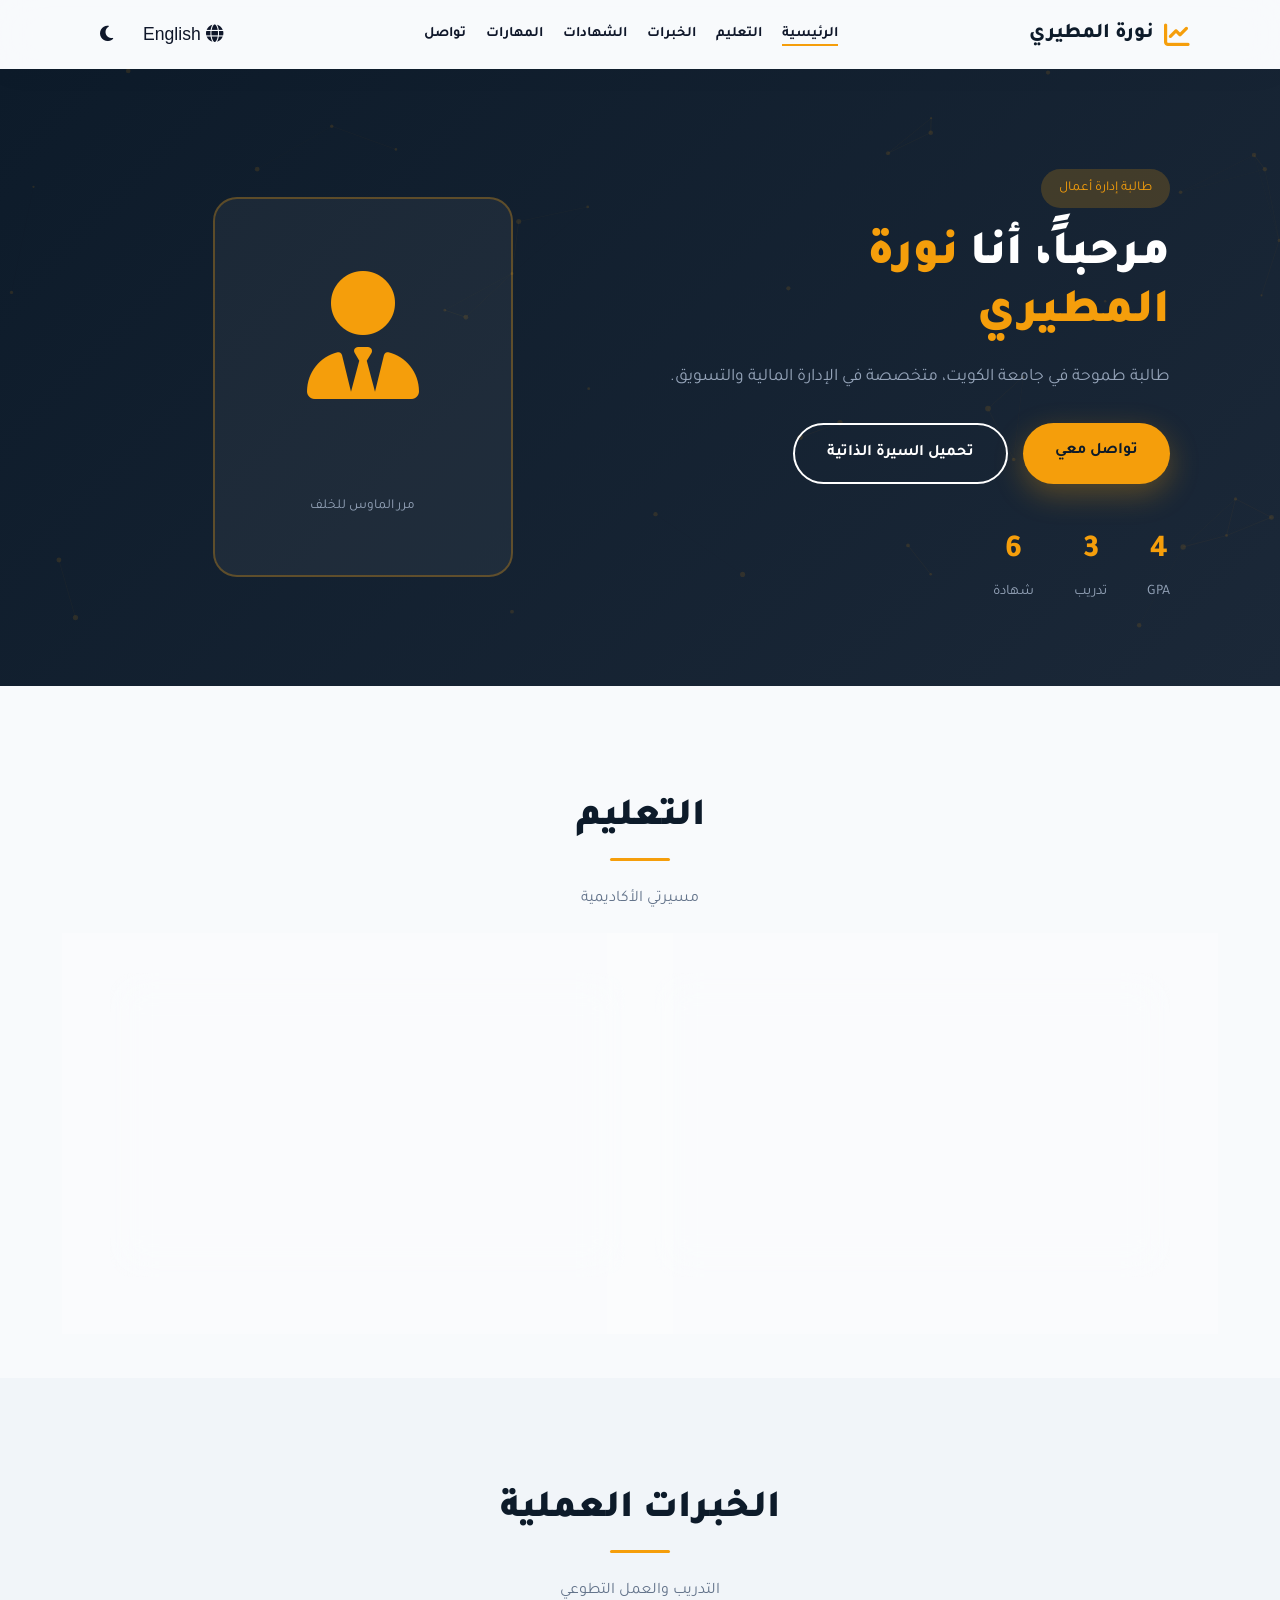
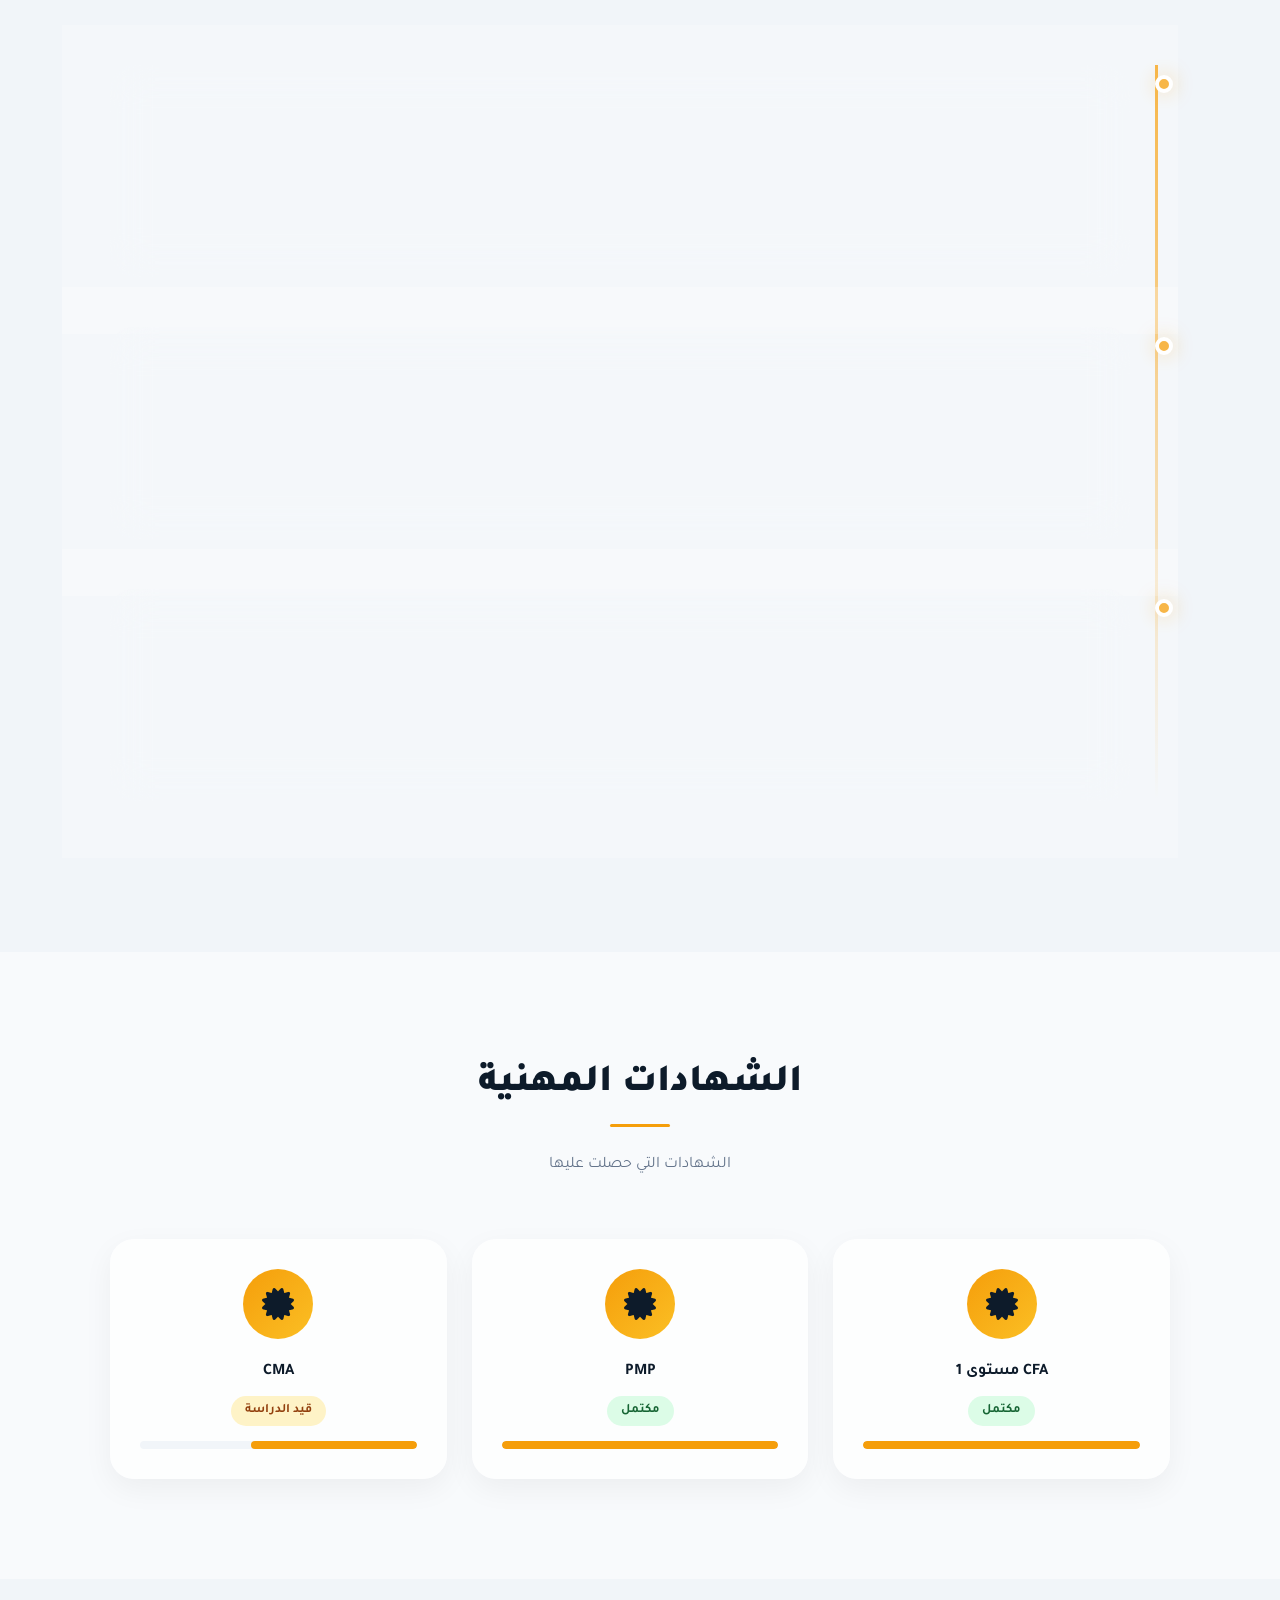
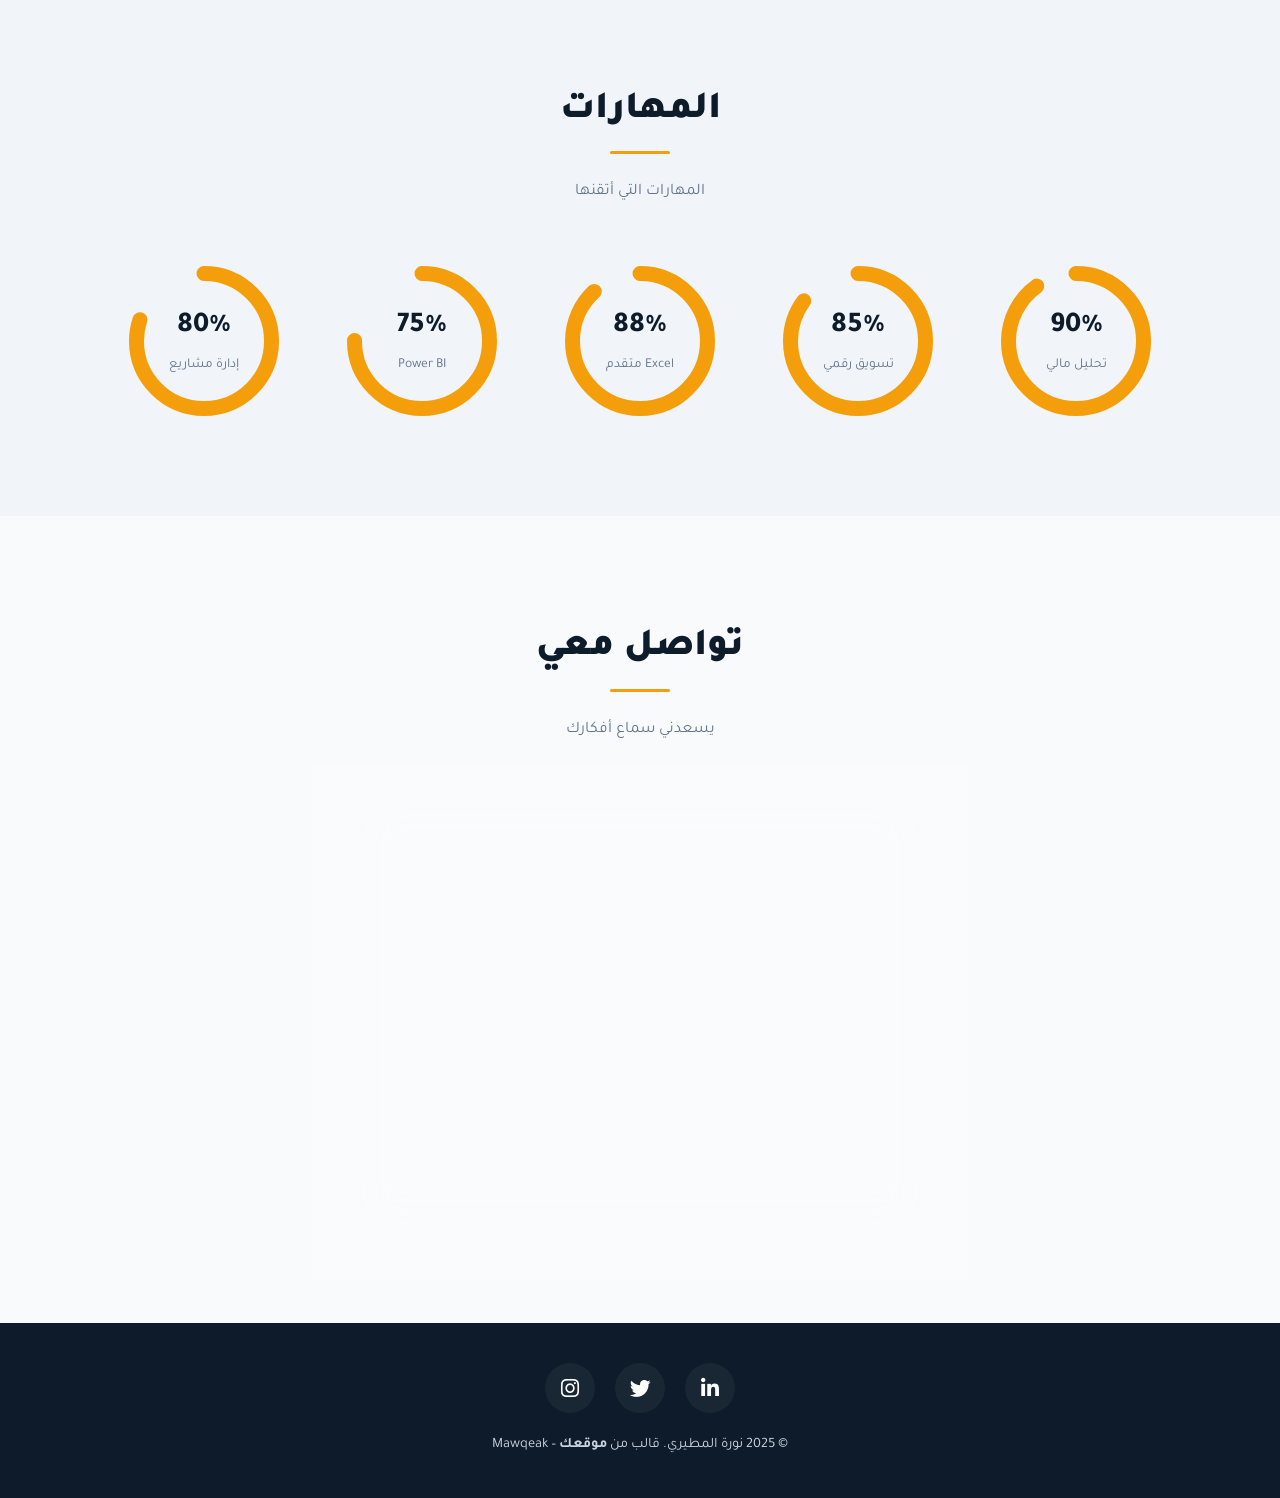
==== Business CV/index.html @ 702cb4ed "Add files via upload" ====
<!DOCTYPE html>
<html lang="ar" dir="rtl">
<head>
    <meta charset="UTF-8">
    <meta name="viewport" content="width=device-width, initial-scale=1.0">
    <title data-i18n="page_title">نورة المطيري | Business Administration</title>
    <link rel="icon" type="image/svg+xml" href="data:image/svg+xml,%3Csvg xmlns='http://www.w3.org/2000/svg' viewBox='0 0 100 100'%3E%3Crect width='100' height='100' rx='20' fill='%230d1b2a'/%3E%3Ctext x='50' y='65' text-anchor='middle' fill='%23f59e0b' font-size='40' font-weight='bold'%3EB%3C/text%3E%3C/svg%3E">
    <link href="https://fonts.googleapis.com/css2?family=Tajawal:wght@300;400;500;700;800;900&family=Poppins:wght@300;400;500;600;700&display=swap" rel="stylesheet">
    <link rel="stylesheet" href="https://cdnjs.cloudflare.com/ajax/libs/font-awesome/6.5.0/css/all.min.css">
    <link href="https://unpkg.com/aos@2.3.1/dist/aos.css" rel="stylesheet">
    <link rel="stylesheet" href="css/style.css">
    <link rel="stylesheet" href="css/dark-mode.css" id="dark-mode-css" disabled>
</head>
<body>
    <!-- HEADER -->
    <header class="header" id="header">
        <div class="container header-container">
            <a href="#home" class="logo">
                <i class="fas fa-chart-line"></i>
                <span data-i18n="brand_name">نورة المطيري</span>
            </a>
            <nav class="nav-menu" id="navMenu">
                <ul class="nav-list">
                    <li><a href="#home" class="active" data-i18n="nav_home">الرئيسية</a></li>
                    <li><a href="#education" data-i18n="nav_edu">التعليم</a></li>
                    <li><a href="#experience" data-i18n="nav_exp">الخبرات</a></li>
                    <li><a href="#certificates" data-i18n="nav_cert">الشهادات</a></li>
                    <li><a href="#skills" data-i18n="nav_skills">المهارات</a></li>
                    <li><a href="#contact" data-i18n="nav_contact">تواصل</a></li>
                </ul>
            </nav>
            <div class="header-actions">
                <button id="langToggle" class="icon-btn"><i class="fas fa-globe"></i> <span>English</span></button>
                <button id="darkModeToggle" class="icon-btn"><i class="fas fa-moon"></i></button>
            </div>
        </div>
    </header>

    <!-- HERO with Flip Card -->
    <section class="hero" id="home">
        <canvas id="particleCanvas"></canvas>
        <div class="container hero-content">
            <div class="hero-text" data-aos="fade-left">
                <span class="hero-badge" data-i18n="hero_badge">طالبة إدارة أعمال</span>
                <h1><span data-i18n="hero_hello">مرحباً، أنا</span> <span class="accent" id="heroName" data-i18n="hero_name">نورة المطيري</span></h1>
                <p data-i18n="hero_desc">طالبة طموحة في جامعة الكويت، متخصصة في الإدارة المالية والتسويق. أسعى لبناء مستقبل مهني في عالم الأعمال.</p>
                <div class="hero-btns">
                    <a href="#contact" class="btn btn-primary" data-i18n="hero_btn1">تواصل معي</a>
                    <a href="#" class="btn btn-outline" data-i18n="hero_btn2">تحميل السيرة الذاتية</a>
                </div>
                <div class="hero-stats">
                    <div><span class="counter" data-target="4">0</span> <span data-i18n="stat_gpa">GPA</span></div>
                    <div><span class="counter" data-target="3">0</span> <span data-i18n="stat_internships">تدريب</span></div>
                    <div><span class="counter" data-target="6">0</span> <span data-i18n="stat_certs">شهادة</span></div>
                </div>
            </div>
            <div class="hero-visual" data-aos="fade-right">
                <!-- Flip Card -->
                <div class="flip-card">
                    <div class="flip-card-inner">
                        <div class="flip-card-front">
                            <div class="hero-avatar">
                                <i class="fas fa-user-tie"></i>
                            </div>
                            <p data-i18n="flip_hint_mobile" id="flipHint">انقر للخلف</p>
                        </div>
                        <div class="flip-card-back">
                            <h3 data-i18n="brand_name">نورة المطيري</h3>
                            <p dir="ltr"><i class="fas fa-phone"></i> +965 5555 1234</p>
                            <p><i class="fas fa-envelope"></i> noura@email.com</p>
                            <p><i class="fas fa-map-marker-alt"></i> الكويت</p>
                            <div class="social-links-small">
                                <a href="#"><i class="fab fa-linkedin-in"></i></a>
                                <a href="#"><i class="fab fa-twitter"></i></a>
                            </div>
                        </div>
                    </div>
                </div>
            </div>
        </div>
    </section>

    <!-- EDUCATION with Glass Cards -->
    <section class="section" id="education">
        <div class="container">
            <div class="section-header" data-aos="fade-up">
                <h2 data-i18n="edu_title">التعليم</h2>
                <p data-i18n="edu_sub">مسيرتي الأكاديمية</p>
            </div>
            <div class="glass-grid">
                <div class="glass-card" data-aos="fade-up">
                    <div class="glass-icon"><i class="fas fa-university"></i></div>
                    <span class="glass-date" data-i18n="edu1_date">2022 - الآن</span>
                    <h3 data-i18n="edu1_title">بكالوريوس إدارة أعمال</h3>
                    <p data-i18n="edu1_uni">جامعة الكويت - كلية العلوم الإدارية</p>
                    <p data-i18n="edu1_desc">تخصص الإدارة المالية والتسويق. المعدل التراكمي: 3.7/4.0</p>
                </div>
                <div class="glass-card" data-aos="fade-up" data-aos-delay="100">
                    <div class="glass-icon"><i class="fas fa-school"></i></div>
                    <span class="glass-date" data-i18n="edu2_date">2018 - 2022</span>
                    <h3 data-i18n="edu2_title">شهادة الثانوية العامة</h3>
                    <p data-i18n="edu2_uni">ثانوية حولي - القسم العلمي</p>
                    <p data-i18n="edu2_desc">نسبة 98% - المرتبة الأولى على المدرسة</p>
                </div>
            </div>
        </div>
    </section>

    <!-- EXPERIENCE with Animated Timeline -->
    <section class="section bg-light" id="experience">
        <div class="container">
            <div class="section-header" data-aos="fade-up">
                <h2 data-i18n="exp_title">الخبرات العملية</h2>
                <p data-i18n="exp_sub">التدريب الداخلي والعمل التطوعي</p>
            </div>
            <div class="timeline">
                <div class="timeline-item" data-aos="fade-right">
                    <div class="timeline-dot pulse"></div>
                    <div class="timeline-content glass-card">
                        <span class="timeline-date" data-i18n="exp1_date">2025 - الآن</span>
                        <h4 data-i18n="exp1_title">متدرب إدارة مالية</h4>
                        <p data-i18n="exp1_company">شركة البترول الوطنية الكويتية</p>
                        <p data-i18n="exp1_desc">تحليل البيانات المالية، إعداد التقارير، المشاركة في إعداد الموازنات.</p>
                    </div>
                </div>
                <div class="timeline-item" data-aos="fade-left">
                    <div class="timeline-dot pulse"></div>
                    <div class="timeline-content glass-card">
                        <span class="timeline-date" data-i18n="exp2_date">2024</span>
                        <h4 data-i18n="exp2_title">متدرب تسويق</h4>
                        <p data-i18n="exp2_company">وكالة الإبداع للإعلان</p>
                        <p data-i18n="exp2_desc">إدارة حملات التواصل الاجتماعي، تحليل السوق، كتابة المحتوى التسويقي.</p>
                    </div>
                </div>
                <div class="timeline-item" data-aos="fade-right">
                    <div class="timeline-dot pulse"></div>
                    <div class="timeline-content glass-card">
                        <span class="timeline-date" data-i18n="exp3_date">2023</span>
                        <h4 data-i18n="exp3_title">متطوع تنظيم فعاليات</h4>
                        <p data-i18n="exp3_company">الاتحاد الطلابي - جامعة الكويت</p>
                        <p data-i18n="exp3_desc">تنظيم المؤتمرات الطلابية، إدارة الفرق التطوعية، التنسيق مع الجهات الراعية.</p>
                    </div>
                </div>
            </div>
        </div>
    </section>

    <!-- CERTIFICATES with Progress Bars -->
    <section class="section" id="certificates">
        <div class="container">
            <div class="section-header" data-aos="fade-up">
                <h2 data-i18n="cert_title">الشهادات المهنية</h2>
                <p data-i18n="cert_sub">الشهادات التي حصلت عليها</p>
            </div>
            <div class="cert-grid">
                <div class="cert-card" data-aos="zoom-in">
                    <div class="cert-badge"><i class="fas fa-certificate"></i></div>
                    <h4 data-i18n="cert1_title">شهادة CFA مستوى 1</h4>
                    <span class="cert-status complete" data-i18n="cert_complete">مكتمل</span>
                    <div class="cert-bar"><div class="cert-fill" style="width:100%"></div></div>
                </div>
                <div class="cert-card" data-aos="zoom-in" data-aos-delay="100">
                    <div class="cert-badge"><i class="fas fa-certificate"></i></div>
                    <h4 data-i18n="cert2_title">شهادة PMP</h4>
                    <span class="cert-status complete" data-i18n="cert_complete">مكتمل</span>
                    <div class="cert-bar"><div class="cert-fill" style="width:100%"></div></div>
                </div>
                <div class="cert-card" data-aos="zoom-in" data-aos-delay="200">
                    <div class="cert-badge"><i class="fas fa-certificate"></i></div>
                    <h4 data-i18n="cert3_title">شهادة CMA</h4>
                    <span class="cert-status progress" data-i18n="cert_progress">قيد الدراسة</span>
                    <div class="cert-bar"><div class="cert-fill" style="width:60%"></div></div>
                </div>
            </div>
        </div>
    </section>

<!-- SKILLS with Donut Charts -->
<section class="section bg-light" id="skills">
    <div class="container">
        <div class="section-header" data-aos="fade-up">
            <h2 data-i18n="skills_title">المهارات</h2>
            <p data-i18n="skills_sub">المهارات التي أتقنها</p>
        </div>
        <div class="skills-grid">
            <div class="skill-donut" data-aos="zoom-in">
                <svg viewBox="0 0 100 100">
                    <circle class="bg-circle" cx="50" cy="50" r="45"/>
                    <circle class="fg-circle" cx="50" cy="50" r="45" data-percent="90"/>
                </svg>
                <div class="donut-text"><span class="percent">90%</span><span class="label" data-i18n="skill1">تحليل مالي</span></div>
            </div>
            <div class="skill-donut" data-aos="zoom-in" data-aos-delay="100">
                <svg viewBox="0 0 100 100">
                    <circle class="bg-circle" cx="50" cy="50" r="45"/>
                    <circle class="fg-circle" cx="50" cy="50" r="45" data-percent="85"/>
                </svg>
                <div class="donut-text"><span class="percent">85%</span><span class="label" data-i18n="skill2">تسويق رقمي</span></div>
            </div>
            <div class="skill-donut" data-aos="zoom-in" data-aos-delay="200">
                <svg viewBox="0 0 100 100">
                    <circle class="bg-circle" cx="50" cy="50" r="45"/>
                    <circle class="fg-circle" cx="50" cy="50" r="45" data-percent="88"/>
                </svg>
                <div class="donut-text"><span class="percent">88%</span><span class="label" data-i18n="skill3">Excel متقدم</span></div>
            </div>
            <div class="skill-donut" data-aos="zoom-in" data-aos-delay="300">
                <svg viewBox="0 0 100 100">
                    <circle class="bg-circle" cx="50" cy="50" r="45"/>
                    <circle class="fg-circle" cx="50" cy="50" r="45" data-percent="75"/>
                </svg>
                <div class="donut-text"><span class="percent">75%</span><span class="label" data-i18n="skill4">Power BI</span></div>
            </div>
            <div class="skill-donut" data-aos="zoom-in" data-aos-delay="400">
                <svg viewBox="0 0 100 100">
                    <circle class="bg-circle" cx="50" cy="50" r="45"/>
                    <circle class="fg-circle" cx="50" cy="50" r="45" data-percent="80"/>
                </svg>
                <div class="donut-text"><span class="percent">80%</span><span class="label" data-i18n="skill5">إدارة مشاريع</span></div>
            </div>
        </div>
    </div>
</section>

    <!-- CONTACT -->
    <section class="section booking" id="contact">
        <div class="container booking-container">
            <div class="section-header" data-aos="fade-down">
                <h2 data-i18n="contact_title">تواصل معي</h2>
                <p data-i18n="contact_sub">يسعدني سماع أفكارك واستفساراتك</p>
            </div>
            <form id="bookingForm" class="booking-form glass-card" data-aos="zoom-in">
                <div class="form-row">
                    <div class="form-group required-field"><label data-i18n="form_name">الاسم</label><input type="text" id="name" required></div>
                    <div class="form-group required-field"><label data-i18n="form_email">البريد الإلكتروني</label><input type="email" id="email" required></div>
                </div>
                <div class="form-group full"><label data-i18n="form_msg">الرسالة</label><textarea id="message" rows="3"></textarea></div>
                <button type="button" class="btn btn-primary btn-block" data-i18n="form_submit" onclick="submitContact()">إرسال</button>
                <div id="formFeedback" class="form-feedback"></div>
            </form>
        </div>
    </section>

    <!-- FOOTER -->
    <footer class="footer">
        <div class="container footer-content">
            <div class="social-links">
                <a href="#"><i class="fab fa-linkedin-in"></i></a>
                <a href="#"><i class="fab fa-twitter"></i></a>
                <a href="#"><i class="fab fa-instagram"></i></a>
            </div>
            <p data-i18n="copyright">© 2025 نورة المطيري. قالب من <strong>موقعك</strong> – Mawqeak</p>
        </div>
    </footer>

    <!-- BOTTOM NAV -->
    <nav class="bottom-nav" id="bottomNav">
        <a href="#home" class="bottom-nav-item active"><i class="fas fa-home"></i><span data-i18n="nav_home">الرئيسية</span></a>
        <a href="#experience" class="bottom-nav-item"><i class="fas fa-briefcase"></i><span data-i18n="nav_exp">خبرات</span></a>
        <a href="#certificates" class="bottom-nav-item"><i class="fas fa-certificate"></i><span data-i18n="nav_cert">شهادات</span></a>
        <a href="#contact" class="bottom-nav-item"><i class="fas fa-envelope"></i><span data-i18n="nav_contact">تواصل</span></a>
    </nav>

    <script src="https://unpkg.com/aos@2.3.1/dist/aos.js"></script>
    <script src="js/lang.js"></script>
    <script src="js/main.js"></script>
</body>
</html>
---- Business CV/css/style.css ----
/* ========== Variables ========== */
:root {
    --primary: #0d1b2a;
    --primary-dark: #1b2838;
    --accent: #f59e0b;
    --accent-hover: #d97706;
    --bg: #f8fafc;
    --bg-secondary: #f1f5f9;
    --text: #0f172a;
    --text-light: #64748b;
    --card-bg: rgba(255,255,255,0.7);
    --glass-bg: rgba(255,255,255,0.25);
    --glass-border: rgba(255,255,255,0.4);
    --glass-shadow: 0 8px 32px rgba(0,0,0,0.05);
    --header-bg: rgba(248,250,252,0.85);
    --radius: 24px;
    --transition: 0.3s ease;
}
html{scroll-behavior: smooth;}
* { margin:0; padding:0; box-sizing:border-box; }
body { font-family: 'Tajawal', sans-serif; background: var(--bg); color: var(--text); line-height:1.7; }
.container { max-width:1100px; margin:0 auto; padding:0 20px; }
a { text-decoration:none; color:inherit; }

/* Header */
.header { background: var(--header-bg); backdrop-filter: blur(20px); box-shadow:0 5px 30px rgba(0,0,0,0.03); position:sticky; top:0; z-index:1000; transition: transform 0.4s ease; }
.header-hidden { transform: translateY(-100%); }
.header-container { display:flex; align-items:center; justify-content:space-between; padding:14px 0; }
.logo { display:flex; align-items:center; gap:10px; font-size:1.3rem; font-weight:800; color:var(--primary); }
.logo i { font-size:1.6rem; color:var(--accent); }
.nav-list { display:flex; gap:20px; list-style:none; }
.nav-list a { font-weight:600; color:var(--text); padding-bottom:5px; position:relative; font-size:0.9rem; }
.nav-list a::after { content:''; position:absolute; bottom:0; left:0; width:0; height:2px; background:var(--accent); transition:width var(--transition); }
.nav-list a:hover::after, .nav-list a.active::after { width:100%; }
.header-actions { display:flex; align-items:center; gap:10px; }
.icon-btn { background:transparent; border:none; font-size:1.1rem; cursor:pointer; color:var(--text); padding:10px; border-radius:50%; transition:all var(--transition); }
.icon-btn:hover { background:rgba(245,158,11,0.1); color:var(--accent); }

/* Hero */
.hero { background: linear-gradient(135deg, #0d1b2a, #1b2838); color:#fff; padding:100px 0 80px; position:relative; overflow:hidden; }
#particleCanvas { position:absolute; top:0; left:0; width:100%; height:100%; z-index:0; }
.hero-content { position:relative; z-index:1; display:flex; align-items:center; gap:50px; }
.hero-text { flex:1; }
.hero-badge { display:inline-block; background:rgba(245,158,11,0.2); color:var(--accent); padding:8px 18px; border-radius:20px; font-size:0.85rem; margin-bottom:20px; }
.hero-text h1 { font-size:3rem; font-weight:900; line-height:1.2; margin-bottom:20px; }
.hero-text .accent { color:var(--accent); }
.hero-text p { font-size:1.1rem; color:#94a3b8; margin-bottom:30px; }
.hero-btns { display:flex; gap:15px; flex-wrap:wrap; justify-content:flex-start; }
.btn { display:inline-block; padding:15px 32px; border-radius:50px; font-weight:700; text-align:center; transition:all 0.3s ease; cursor:pointer; border:none; font-size:1rem; position:relative; overflow:hidden; z-index:1; }
.btn::before { content:''; position:absolute; top:50%; left:50%; width:0; height:0; border-radius:50%; background:rgba(255,255,255,0.2); transform:translate(-50%,-50%); transition:width 0.6s, height 0.6s; z-index:-1; }
.btn:hover::before { width:300px; height:300px; }
.btn-primary { background:var(--accent); color:#0d1b2a; box-shadow:0 10px 30px rgba(245,158,11,0.3); }
.btn-primary:hover { transform:translateY(-3px); box-shadow:0 20px 40px rgba(245,158,11,0.5); }
.btn-outline { border:2px solid #fff; color:#fff; background:transparent; }
.btn-outline:hover { background:#fff; color:var(--primary); transform:translateY(-3px); }
.btn-block { width:100%; }
.hero-stats { display:flex; gap:40px; margin-top:40px; }
.hero-stats div { text-align:center; }
.hero-stats span:first-child { display:block; font-size:2rem; font-weight:800; color:var(--accent); }
.hero-stats span:last-child { color:#94a3b8; font-size:0.9rem; }

/* Flip Card */
.hero-visual { flex:1; text-align:center; perspective:1000px; }
.flip-card { width:300px; height:380px; margin:0 auto; }
.flip-card-inner { position:relative; width:100%; height:100%; transition:transform 0.8s; transform-style:preserve-3d; }
.flip-card:hover .flip-card-inner { transform:rotateY(180deg); }
.flip-card-front, .flip-card-back { position:absolute; width:100%; height:100%; backface-visibility:hidden; border-radius:var(--radius); display:flex; flex-direction:column; align-items:center; justify-content:center; padding:30px; }
.flip-card-front { background:rgba(255,255,255,0.05); border:2px solid rgba(245,158,11,0.3); }
.flip-card-back { background:var(--accent); color:#0d1b2a; transform:rotateY(180deg); }
.flip-card-back h3 { font-size:1.5rem; margin-bottom:20px; }
.flip-card-back p { margin-bottom:10px; display:flex; align-items:center; gap:10px; }
.hero-avatar { font-size:8rem; color:var(--accent); margin-bottom:20px; transition:0.3s; }
.flip-card:hover .hero-avatar { transform:scale(1.1); }
.flip-card-front p { color:#94a3b8; font-size:0.85rem; }
.social-links-small { display:flex; gap:15px; margin-top:20px; }
.social-links-small a { width:40px; height:40px; border-radius:50%; background:rgba(0,0,0,0.2); display:flex; align-items:center; justify-content:center; color:#0d1b2a; font-size:1.1rem; transition:0.3s; }
.social-links-small a:hover { background:#0d1b2a; color:#fff; transform:scale(1.1); }

/* Sections */
.section { padding:100px 0; }
.bg-light { background:var(--bg-secondary); }
.section-header { text-align:center; margin-bottom:60px; }
.section-header h2 { font-size:2.4rem; font-weight:900; color:var(--primary); margin-bottom:15px; position:relative; display:inline-block; }
.section-header h2::after { content:''; position:absolute; bottom:-10px; left:50%; transform:translateX(-50%); width:60px; height:3px; background:var(--accent); border-radius:10px; }
.section-header p { color:var(--text-light); margin-top:20px; }

/* Glass Cards */
.glass-grid { display:grid; grid-template-columns:repeat(auto-fit, minmax(300px,1fr)); gap:30px; }
.glass-card { background:var(--glass-bg); backdrop-filter:blur(20px); border:1px solid var(--glass-border); border-radius:var(--radius); padding:35px; box-shadow:var(--glass-shadow); transition:all 0.4s; }
.glass-card:hover { transform:translateY(-10px) scale(1.02); box-shadow:0 25px 60px rgba(0,0,0,0.15); border-color:var(--accent); }
.glass-icon { width:70px; height:70px; border-radius:50%; background:var(--accent); display:flex; align-items:center; justify-content:center; font-size:1.8rem; color:#0d1b2a; margin-bottom:20px; transition:0.3s; }
.glass-card:hover .glass-icon { transform:rotate(10deg) scale(1.1); }
.glass-date { display:inline-block; padding:4px 14px; background:rgba(245,158,11,0.15); color:var(--accent); border-radius:20px; font-size:0.85rem; font-weight:600; margin-bottom:15px; }
.glass-card h3 { color:var(--primary); margin-bottom:10px; }
.glass-card p { color:var(--text-light); }

/* Timeline (RTL/LTR aware) */
.timeline { position:relative; padding:0; }
.timeline::before { content:''; position:absolute; top:0; bottom:0; width:3px; background:linear-gradient(180deg, var(--accent), transparent); }
/* Arabic (right side) */
[dir="rtl"] .timeline { padding-right:40px; }
[dir="rtl"] .timeline::before { right:12px; }
[dir="rtl"] .timeline-dot { right:-43px; }
/* English (left side) */
[dir="ltr"] .timeline { padding-left:40px; }
[dir="ltr"] .timeline::before { left:12px; }
[dir="ltr"] .timeline-dot { left:-43px; }

.timeline-item { position:relative; margin-bottom:50px; }
.timeline-dot { position:absolute; top:10px; width:18px; height:18px; border-radius:50%; background:var(--accent); border:4px solid #fff; box-shadow:0 0 20px rgba(245,158,11,0.4); }
.timeline-dot.pulse { animation:pulse 2s infinite; }
@keyframes pulse { 0%{box-shadow:0 0 0 0 rgba(245,158,11,0.4);} 70%{box-shadow:0 0 0 20px rgba(245,158,11,0);} 100%{box-shadow:0 0 0 0 rgba(245,158,11,0);} }
.timeline-content { padding:30px; }
.timeline-date { display:inline-block; padding:5px 16px; background:var(--accent); color:#0d1b2a; border-radius:20px; font-size:0.85rem; font-weight:700; margin-bottom:12px; }
.timeline-content h4 { color:var(--primary); margin-bottom:8px; font-size:1.2rem; }
.timeline-content p { color:var(--text-light); margin-bottom:5px; }

/* Certificates */
.cert-grid { display:grid; grid-template-columns:repeat(auto-fit, minmax(280px,1fr)); gap:25px; }
.cert-card { background:var(--card-bg); border-radius:var(--radius); padding:30px; text-align:center; box-shadow:0 10px 30px rgba(0,0,0,0.05); transition:0.4s; }
.cert-card:hover { transform:translateY(-8px) scale(1.03); box-shadow:0 25px 50px rgba(0,0,0,0.15); }
.cert-badge { width:70px; height:70px; border-radius:50%; background:linear-gradient(135deg, var(--accent), #fbbf24); display:flex; align-items:center; justify-content:center; margin:0 auto 20px; font-size:2rem; color:#0d1b2a; transition:0.3s; }
.cert-card:hover .cert-badge { transform:rotate(360deg); }
.cert-card h4 { color:var(--primary); margin-bottom:10px; }
.cert-status { display:inline-block; padding:4px 14px; border-radius:20px; font-size:0.8rem; font-weight:600; margin-bottom:15px; }
.cert-status.complete { background:#dcfce7; color:#166534; }
.cert-status.progress { background:#fef3c7; color:#92400e; }
.cert-bar { height:8px; background:var(--bg-secondary); border-radius:10px; overflow:hidden; }
.cert-fill { height:100%; background:var(--accent); border-radius:10px; transition:width 1.5s ease; }

/* Skills Donut Charts */
.skills-grid { display:grid; grid-template-columns:repeat(auto-fit, minmax(180px,1fr)); gap:30px; justify-items:center; }
.skill-donut { position:relative; width:150px; height:150px; }
.skill-donut svg { width:100%; height:100%; transform:rotate(-90deg); }
.skill-donut .bg-circle { fill:none; stroke:var(--bg-secondary); stroke-width:10; }
.skill-donut .fg-circle { fill:none; stroke:var(--accent); stroke-width:10; stroke-linecap:round; transition:stroke-dashoffset 1.5s ease; }
.skill-donut .donut-text { position:absolute; top:50%; left:50%; transform:translate(-50%,-50%); text-align:center; }
.skill-donut .donut-text .percent { font-size:1.8rem; font-weight:800; color:var(--primary); display:block; }
.skill-donut .donut-text .label { font-size:0.85rem; color:var(--text-light); }
.skill-donut:hover .fg-circle { stroke:var(--accent-hover); filter:drop-shadow(0 0 8px rgba(245,158,11,0.5)); }
.skill-donut:hover { transform:scale(1.1); transition:0.3s; }

/* Contact */
.booking-container { max-width:600px; margin:0 auto; }
.booking-form { border-radius:var(--radius); padding:45px; }
.form-row { display:grid; grid-template-columns:1fr 1fr; gap:20px; }
.form-group { margin-bottom:20px; }
.form-group.full { grid-column:span 2; }
.form-group label { font-weight:600; display:block; margin-bottom:8px; color:var(--primary); }
.form-group input, .form-group textarea { width:100%; padding:15px; border:1px solid rgba(0,0,0,0.1); border-radius:15px; font-family:inherit; font-size:0.95rem; background:rgba(255,255,255,0.5); transition:0.3s; }
.form-group input:focus, .form-group textarea:focus { border-color:var(--accent); outline:none; background:#fff; box-shadow:0 0 0 4px rgba(245,158,11,0.1); }
.required-field label::after { content:" *"; color:#ef4444; }
.form-feedback { text-align:center; margin-top:20px; font-weight:600; }

/* Footer */
.footer { background:var(--primary); color:#cbd5e1; padding:40px 0; text-align:center; }
.footer .social-links { display:flex; justify-content:center; gap:20px; margin-bottom:20px; }
.footer .social-links a { width:50px; height:50px; border-radius:50%; background:rgba(255,255,255,0.05); display:flex; align-items:center; justify-content:center; color:#fff; font-size:1.3rem; transition:0.3s; }
.footer .social-links a:hover { background:var(--accent); color:#0d1b2a; transform:scale(1.15) rotate(5deg); }
.footer p { font-size:0.9rem; }

/* Bottom Nav */
.bottom-nav { display:none; position:fixed; bottom:0; left:0; width:100%; background:var(--card-bg); backdrop-filter:blur(20px); box-shadow:0 -5px 30px rgba(0,0,0,0.05); z-index:999; justify-content:space-around; padding:12px 0; transition:transform 0.4s ease; }
.bottom-nav-hidden { transform:translateY(100%); }
.bottom-nav-item { display:flex; flex-direction:column; align-items:center; gap:5px; color:var(--text-light); font-size:0.75rem; font-weight:500; text-decoration:none; }
.bottom-nav-item i { font-size:1.3rem; }
.bottom-nav-item.active { color:var(--accent); font-weight:700; }

/* Responsive */
@media (max-width:992px) { .hero-content { flex-direction:column-reverse; text-align:center; } .hero-text h1 { font-size:2.2rem; } .hero-stats { justify-content:center; } .flip-card { width:250px; height:330px; } .hero-btns { justify-content:center; } }
@media (max-width:768px) {
    .nav-list { display:none !important; }
    .hero { padding:80px 0 60px; }
    .hero-btns { justify-content:center; flex-direction:column; align-items:center; }
    .hero-btns .btn { width:80%; }
    .form-row { grid-template-columns:1fr; }
    .form-group.full { grid-column:span 1; }
    .bottom-nav { display:flex; }
    body { padding-bottom:75px; }
    [dir="rtl"] .timeline { padding-right:30px; }
    [dir="rtl"] .timeline-dot { right:-33px; }
    [dir="ltr"] .timeline { padding-left:30px; }
    [dir="ltr"] .timeline-dot { left:-33px; }
    .skills-grid { grid-template-columns:repeat(auto-fit, minmax(140px,1fr)); }
    .flip-card.flipped .flip-card-inner {
        transform: rotateY(180deg);
    }
}
---- Business CV/css/dark-mode.css ----
body.dark {
    --bg: #0a0f1a;
    --bg-secondary: #141c2b;
    --text: #f1f5f9;
    --text-light: #cbd5e1;
    --card-bg: rgba(30,41,59,0.7);
    --glass-bg: rgba(30,41,59,0.3);
    --glass-border: rgba(255,255,255,0.08);
    --glass-shadow: 0 8px 32px rgba(0,0,0,0.3);
    --header-bg: rgba(10,15,26,0.85);
}

body.dark .btn-outline { border-color: var(--accent); color: var(--accent); }
body.dark .btn-outline:hover { background: var(--accent); color: #0a0f1a; }
body.dark .flip-card-front { background: rgba(255,255,255,0.03); border-color: rgba(245,158,11,0.2); }
body.dark .booking-form input, 
body.dark .booking-form textarea { background: rgba(255,255,255,0.03); color: #f1f5f9; border-color: rgba(255,255,255,0.1); }
body.dark .cert-card { background: var(--card-bg); }
body.dark .cert-status.complete { background: #064e3b; color: #6ee7b7; }
body.dark .cert-status.progress { background: #78350f; color: #fcd34d; }
body.dark .timeline-dot { border-color: #1e293b; }
body.dark .skill-donut .bg-circle { stroke: #334155; }
body.dark .skill-donut .donut-text .percent { color: #f1f5f9; }
body.dark .skill-donut .donut-text .label { color: #cbd5e1; }
body.dark .glass-card h3, body.dark .cert-card h4, body.dark .timeline-content h4 { color: #f1f5f9; }
body.dark .glass-card p, body.dark .cert-card p, body.dark .timeline-content p { color: #cbd5e1; }
body.dark .form-group label { color: #f1f5f9; }
body.dark .section-header h2 { color: #f1f5f9; }
body.dark .nav-list a { color: #cbd5e1; }
body.dark .logo { color: #f1f5f9; }
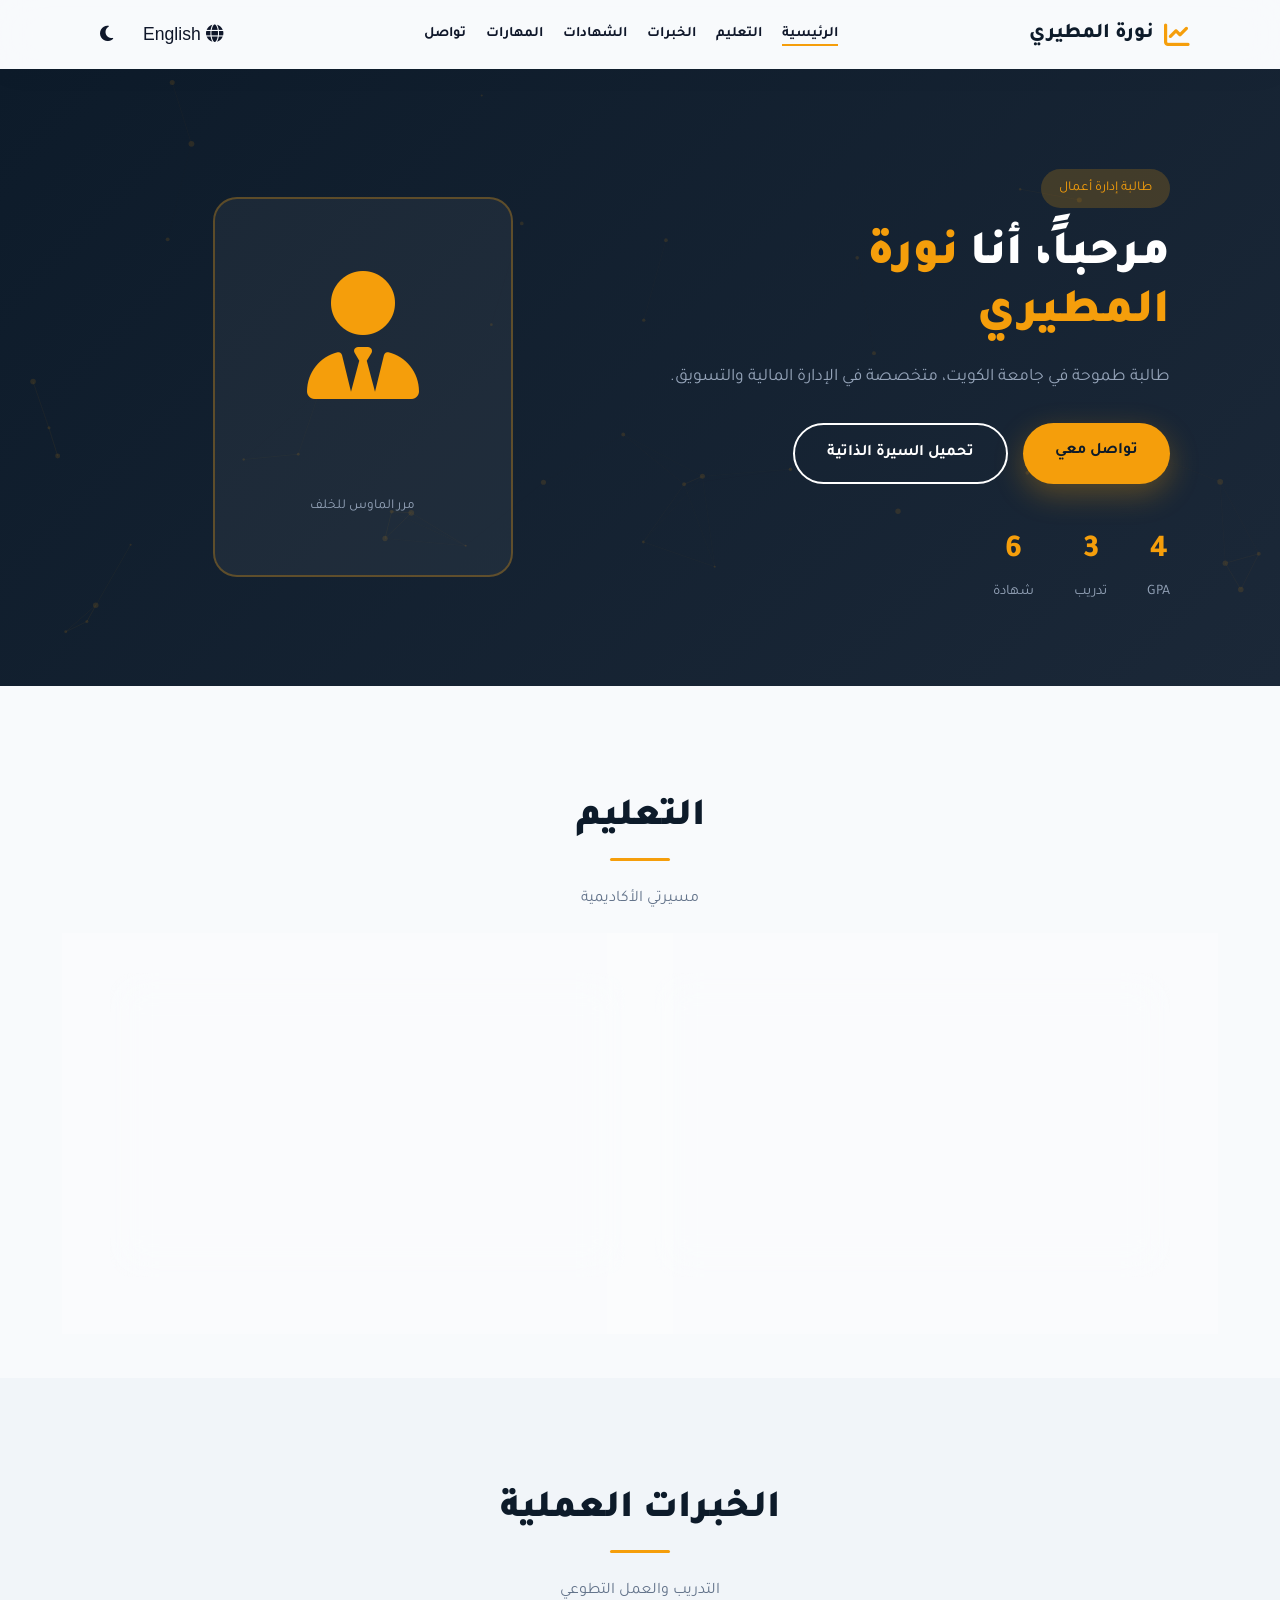
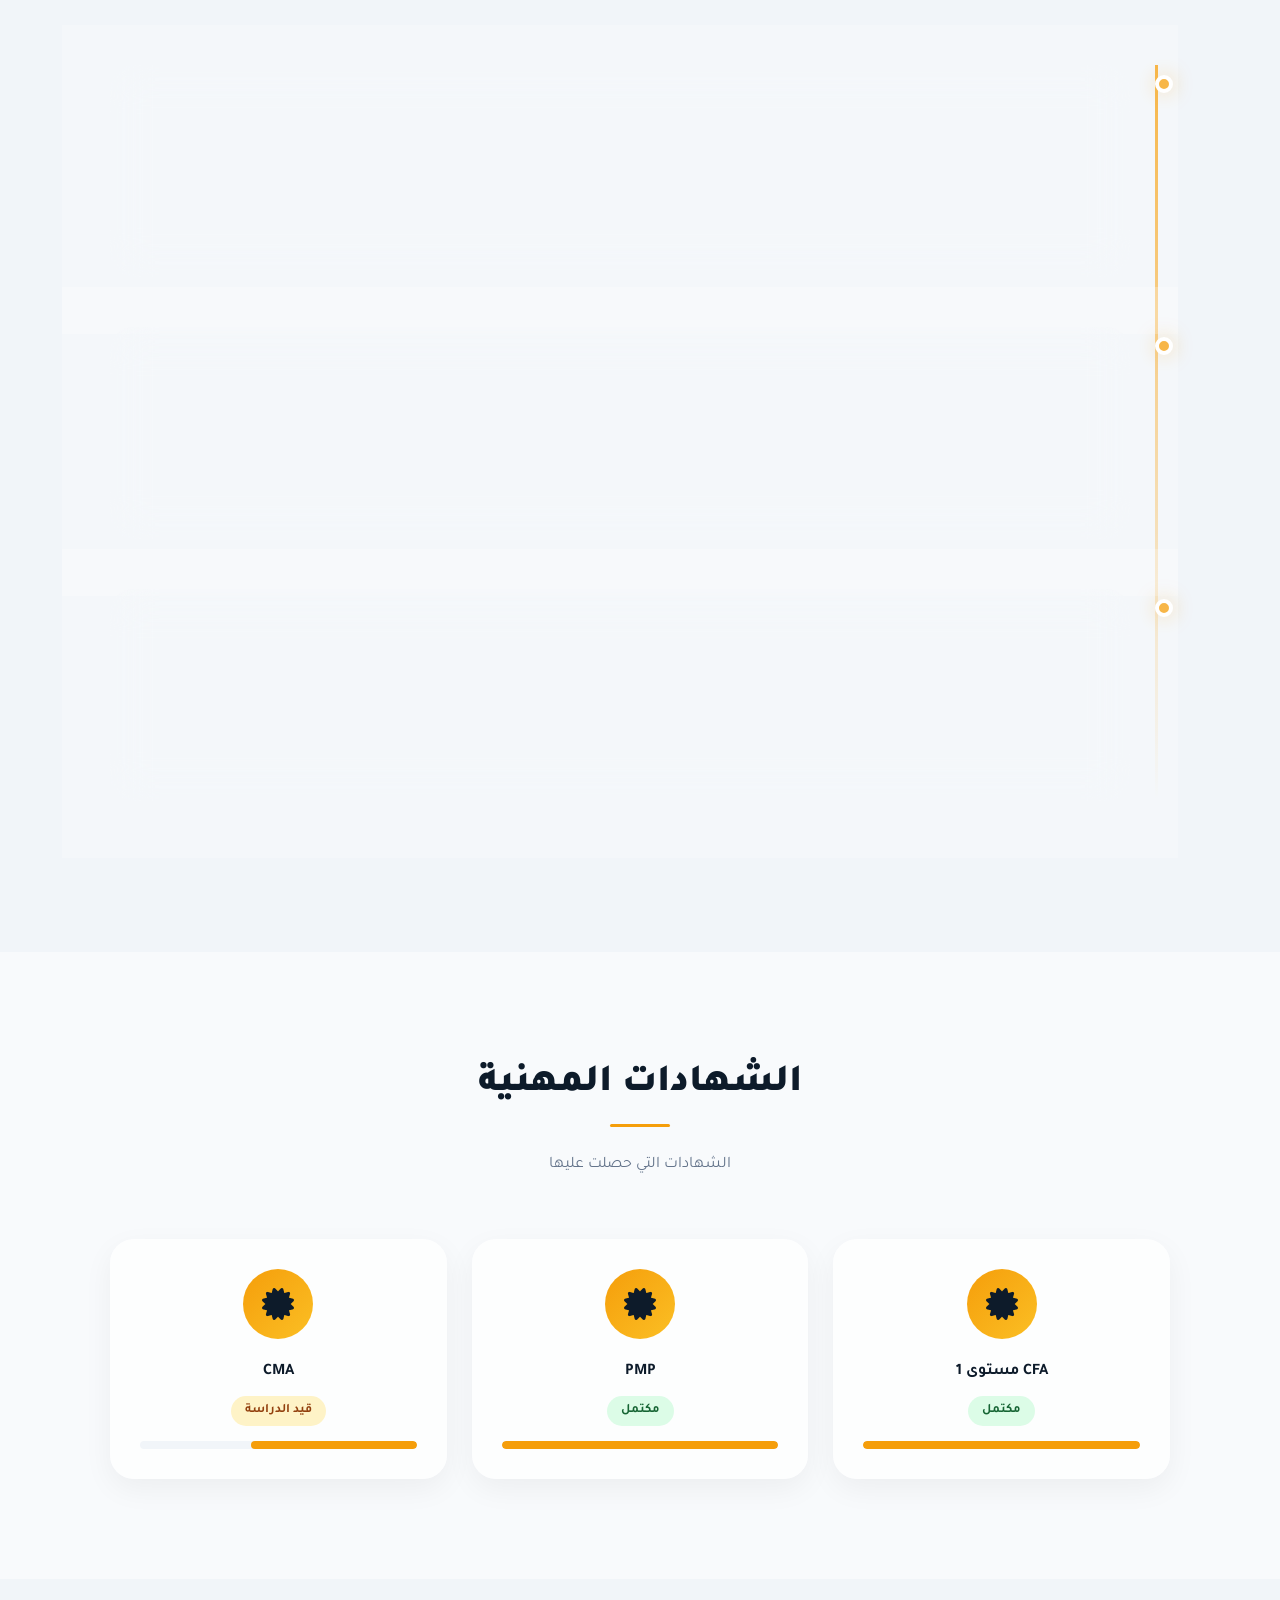
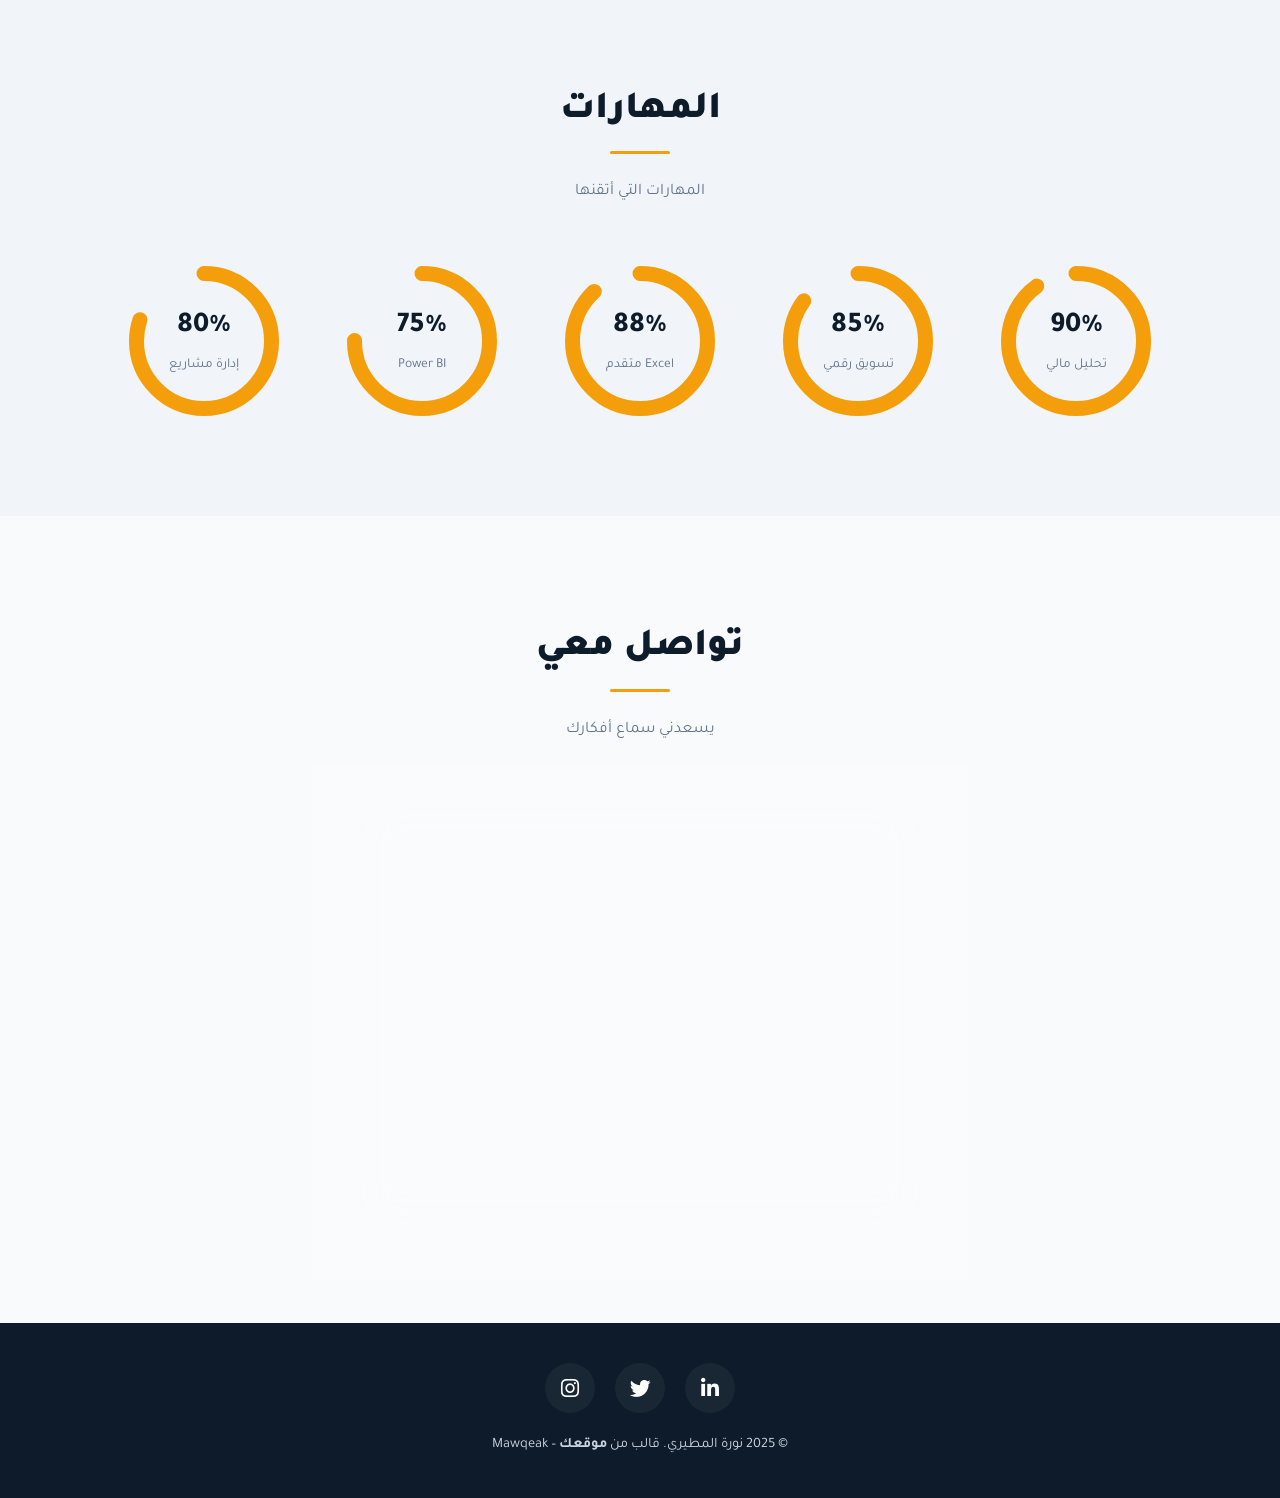
==== commit ebec256b: "Update index.html" ====
--- a/Business CV/index.html
+++ b/Business CV/index.html
@@ -62,7 +62,7 @@
                             <div class="hero-avatar">
                                 <i class="fas fa-user-tie"></i>
                             </div>
-                            <p data-i18n="flip_hint_mobile" id="flipHint">انقر للخلف</p>
+                            <p data-i18n="flip_hint_mobile" id="flipHint">مرر الماوس للخلف</p>
                         </div>
                         <div class="flip-card-back">
                             <h3 data-i18n="brand_name">نورة المطيري</h3>
@@ -265,4 +265,4 @@
     <script src="js/lang.js"></script>
     <script src="js/main.js"></script>
 </body>
-</html>+</html>
